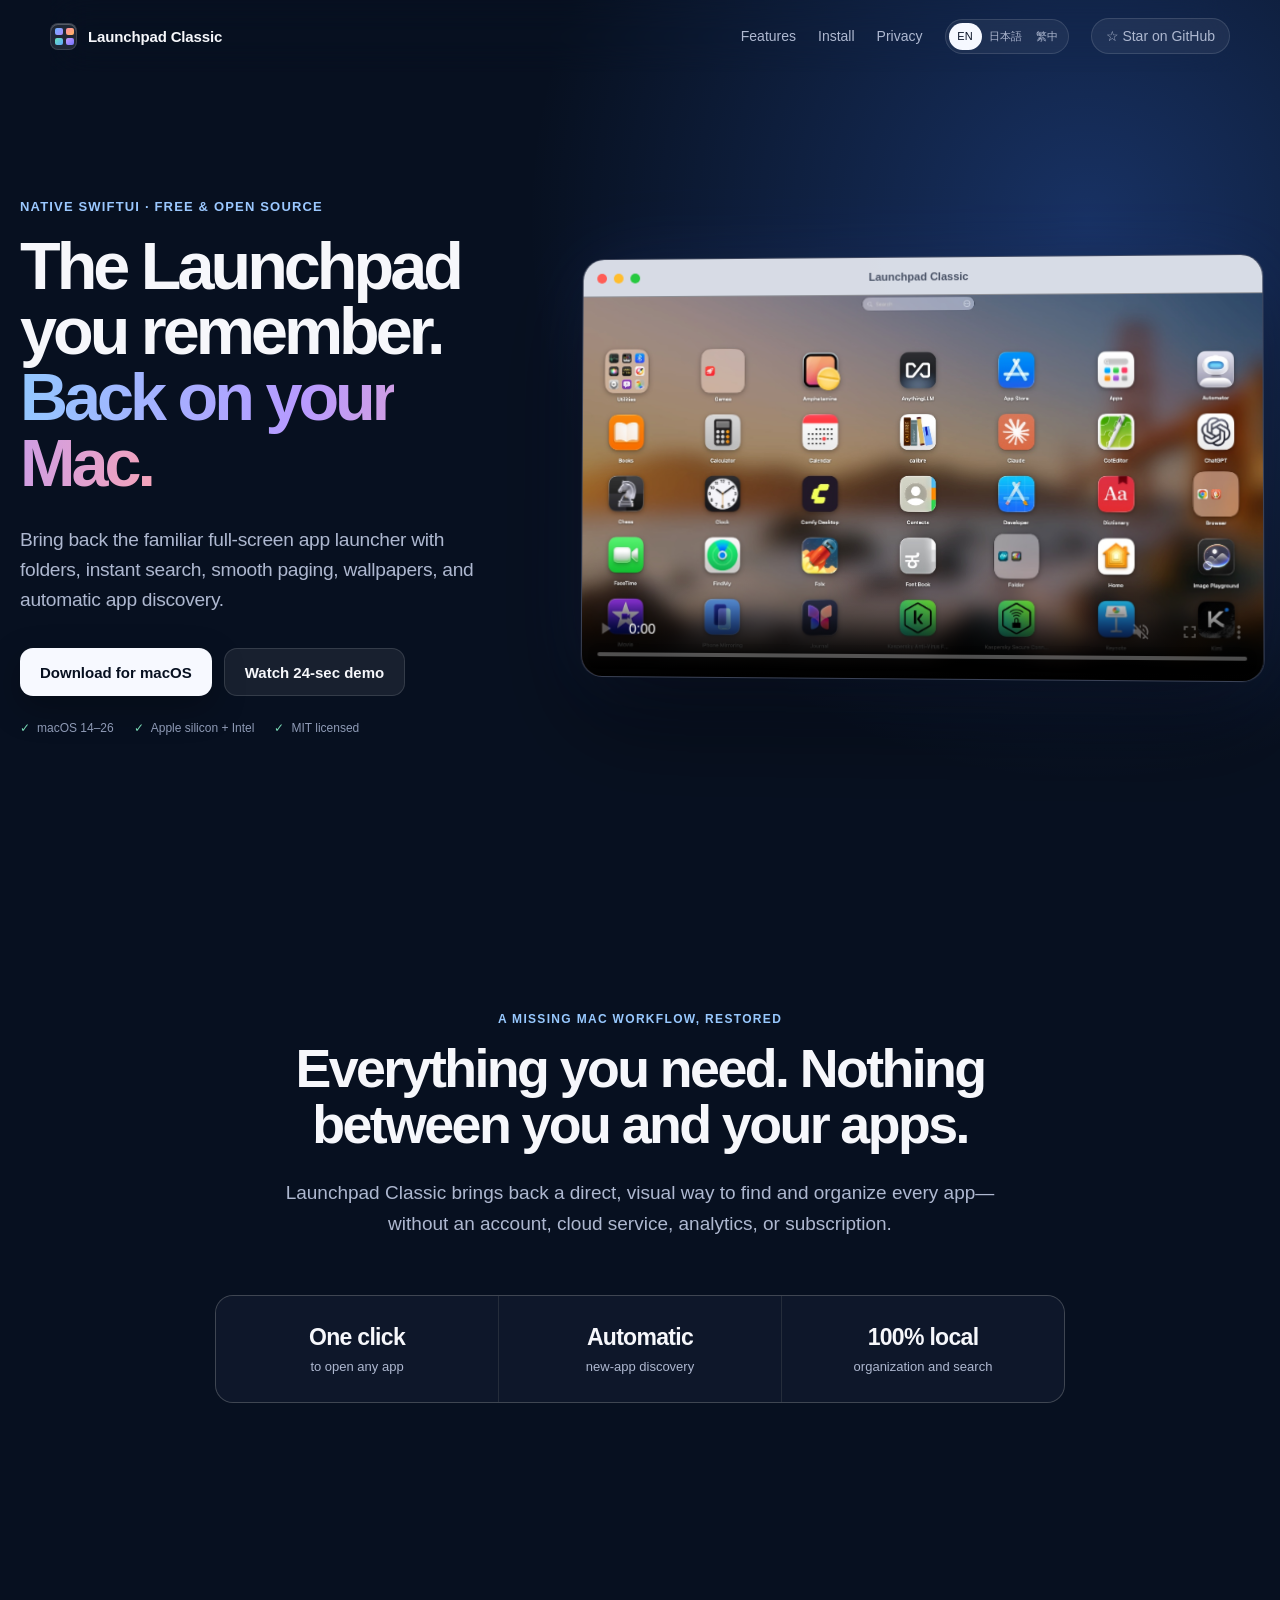
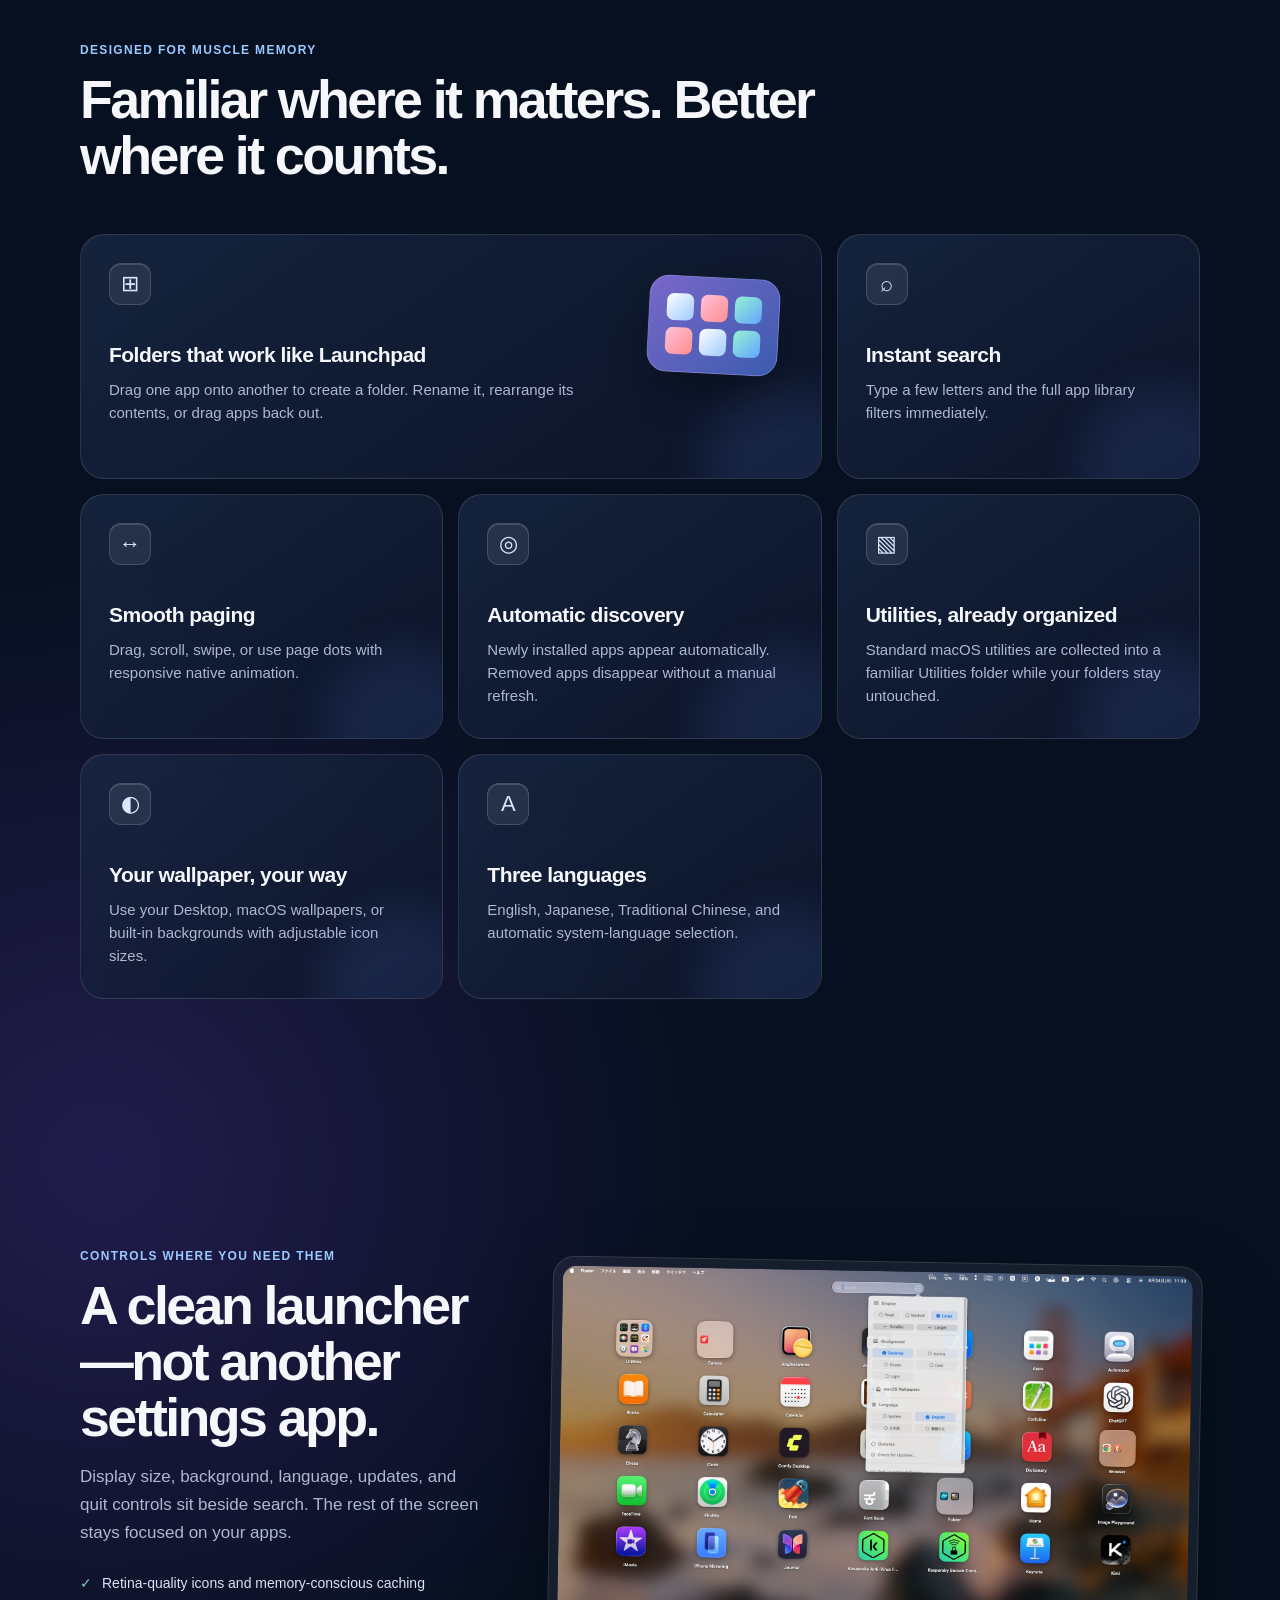
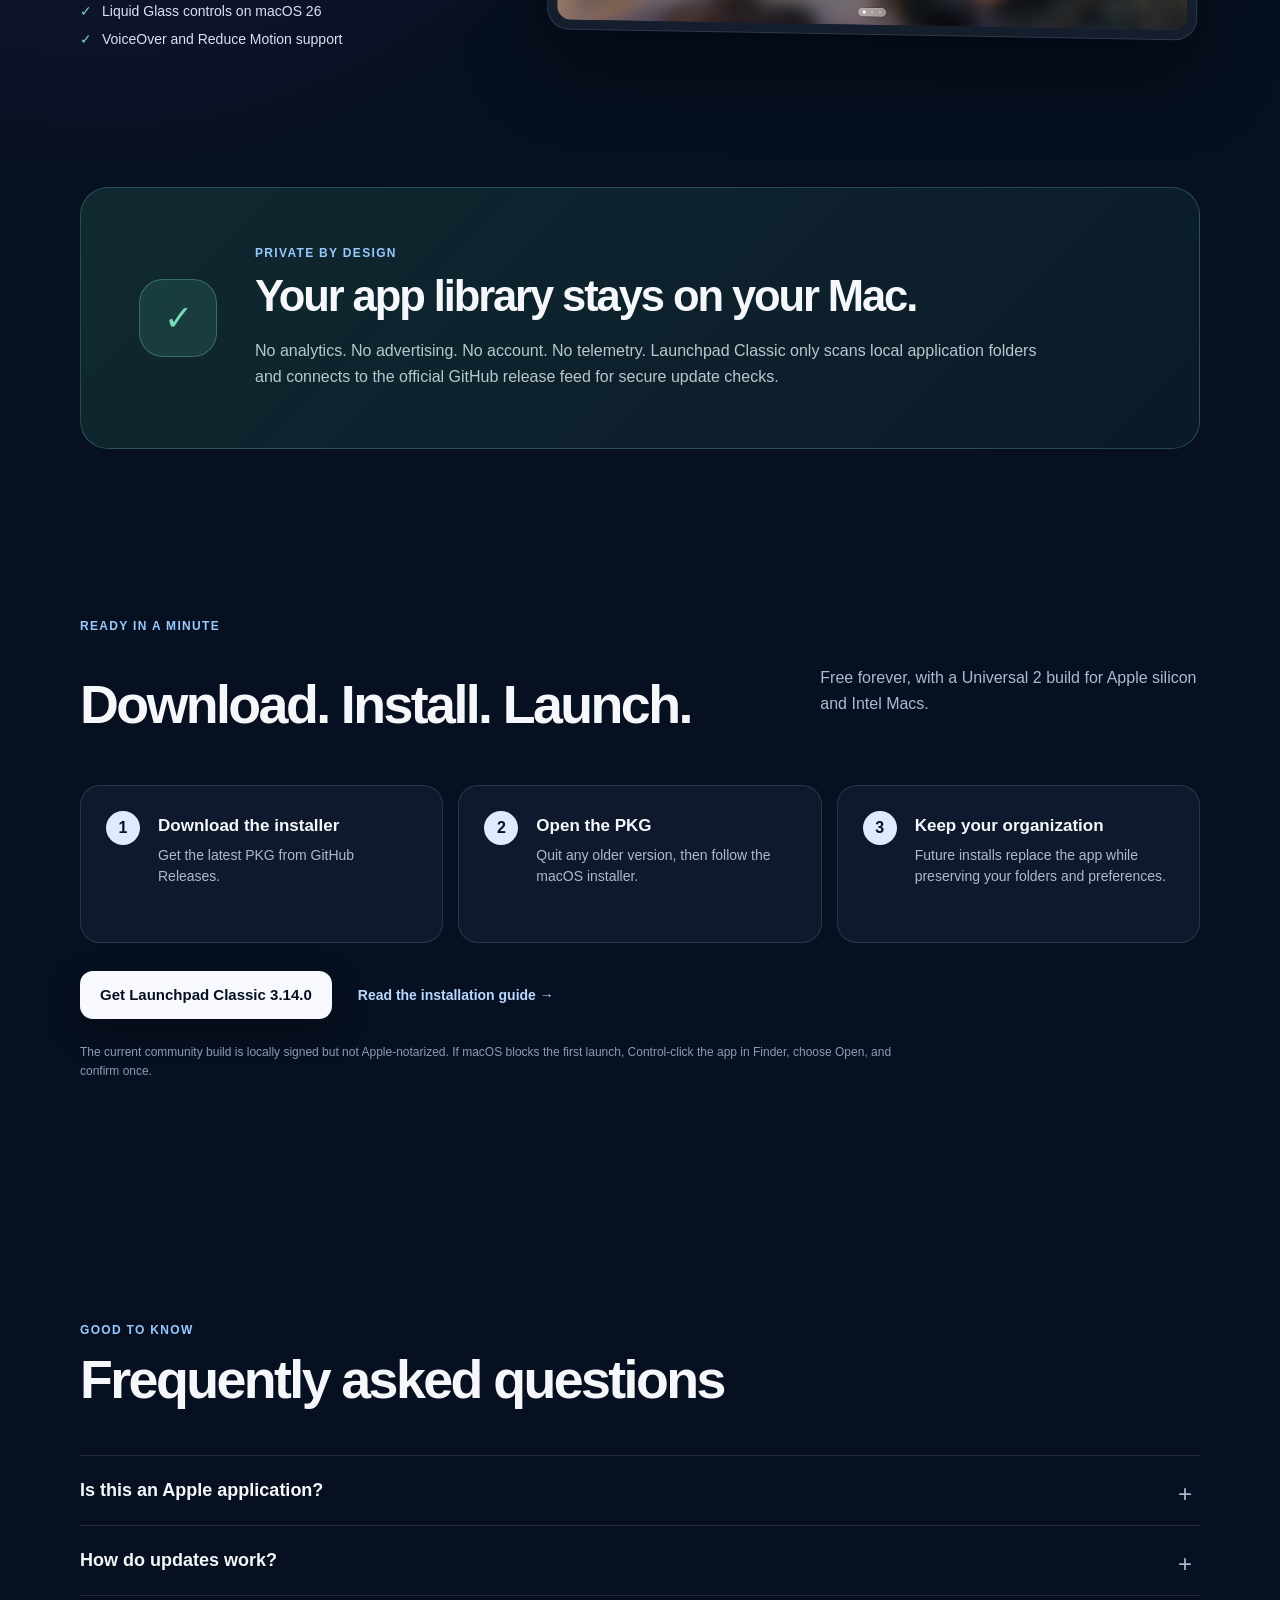
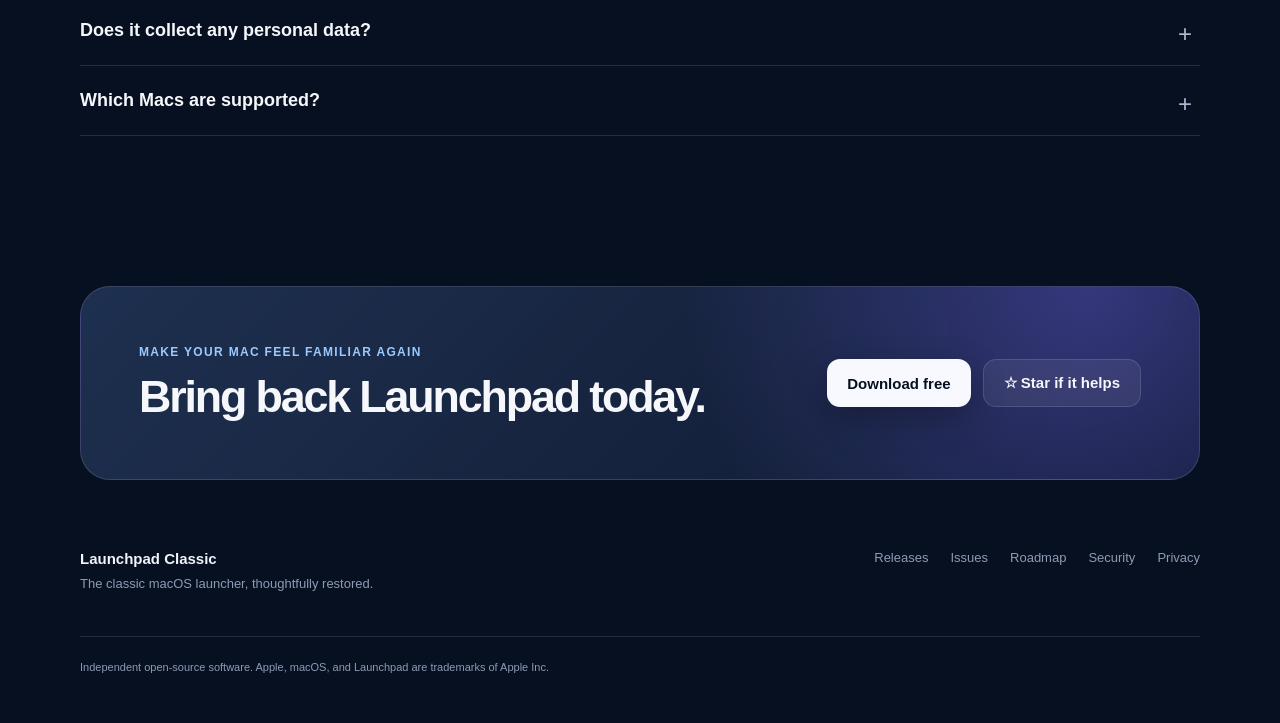
==== docs/index.html @ 4126a990 "Add multilingual GitHub Pages landing site" ====
<!doctype html>
<html lang="en">
<head>
  <meta charset="utf-8">
  <meta name="viewport" content="width=device-width, initial-scale=1">
  <title>Launchpad Classic — The classic macOS app launcher, restored</title>
  <meta name="description" content="Bring back the classic full-screen Launchpad on macOS. Free, open source, native SwiftUI, with folders, search, smooth paging, wallpapers, and automatic app discovery.">
  <meta name="theme-color" content="#0a1224">
  <link rel="canonical" href="https://hamzimer.github.io/launchpad-classic-macos/">
  <meta property="og:type" content="website">
  <meta property="og:title" content="Launchpad Classic for macOS">
  <meta property="og:description" content="The familiar full-screen Launchpad experience, rebuilt for modern macOS.">
  <meta property="og:url" content="https://hamzimer.github.io/launchpad-classic-macos/">
  <meta property="og:image" content="https://hamzimer.github.io/launchpad-classic-macos/assets/launchpad-classic-app-grid.jpg">
  <meta name="twitter:card" content="summary_large_image">
  <link rel="stylesheet" href="styles.css">
  <script type="application/ld+json">
  {
    "@context": "https://schema.org",
    "@type": "SoftwareApplication",
    "name": "Launchpad Classic",
    "applicationCategory": "UtilitiesApplication",
    "operatingSystem": "macOS 14 or later",
    "softwareVersion": "3.14.0",
    "description": "A free, open-source replacement for the classic full-screen macOS Launchpad.",
    "downloadUrl": "https://github.com/Hamzimer/launchpad-classic-macos/releases/latest",
    "offers": {"@type": "Offer", "price": "0", "priceCurrency": "USD"}
  }
  </script>
</head>
<body>
  <a class="skip-link" href="#main" data-i18n="skip">Skip to content</a>
  <header class="site-header">
    <a class="brand" href="#top" aria-label="Launchpad Classic home">
      <span class="brand-mark" aria-hidden="true"><i></i><i></i><i></i><i></i></span>
      <span>Launchpad Classic</span>
    </a>
    <nav class="nav-links" aria-label="Primary navigation">
      <a href="#features" data-i18n="navFeatures">Features</a>
      <a href="#install" data-i18n="navInstall">Install</a>
      <a href="#privacy" data-i18n="navPrivacy">Privacy</a>
      <div class="language-switcher" role="group" aria-label="Language">
        <button type="button" data-language="en" aria-pressed="true">EN</button>
        <button type="button" data-language="ja" aria-pressed="false">日本語</button>
        <button type="button" data-language="zh-Hant" aria-pressed="false">繁中</button>
      </div>
      <a class="nav-star" href="https://github.com/Hamzimer/launchpad-classic-macos" target="_blank" rel="noreferrer" data-i18n="star">☆ Star on GitHub</a>
    </nav>
  </header>

  <main id="main">
    <section class="hero" id="top">
      <div class="hero-copy">
        <p class="eyebrow" data-i18n="eyebrow">Native SwiftUI · Free &amp; open source</p>
        <h1><span class="hero-line" data-i18n="heroTitle">The Launchpad you remember.</span><br><span data-i18n="heroAccent">Back on your Mac.</span></h1>
        <p class="hero-lead" data-i18n="heroLead">Bring back the familiar full-screen app launcher with folders, instant search, smooth paging, wallpapers, and automatic app discovery.</p>
        <div class="hero-actions">
          <a class="button button-primary" href="https://github.com/Hamzimer/launchpad-classic-macos/releases/latest" data-i18n="download">Download for macOS</a>
          <a class="button button-secondary" href="#demo" data-i18n="watchDemo">Watch 24-sec demo</a>
        </div>
        <div class="trust-row" aria-label="Project details">
          <span>macOS 14–26</span><span data-i18n="universal">Apple silicon + Intel</span><span data-i18n="mit">MIT licensed</span>
        </div>
      </div>
      <div class="hero-visual" id="demo">
        <div class="window-bar" aria-hidden="true"><span></span><span></span><span></span><b>Launchpad Classic</b></div>
        <video muted loop playsinline controls preload="metadata" poster="assets/launchpad-classic-app-grid.jpg" aria-label="Launchpad Classic demonstration">
          <source src="assets/launchpad-classic-demo.mp4" type="video/mp4">
        </video>
      </div>
    </section>

    <section class="reason section-shell" aria-labelledby="reason-title">
      <p class="section-kicker" data-i18n="reasonKicker">A missing Mac workflow, restored</p>
      <h2 id="reason-title" data-i18n="reasonTitle">Everything you need. Nothing between you and your apps.</h2>
      <p class="section-intro" data-i18n="reasonBody">Launchpad Classic brings back a direct, visual way to find and organize every app—without an account, cloud service, analytics, or subscription.</p>
      <div class="signal-row">
        <article><strong data-i18n="signalOneTitle">One click</strong><span data-i18n="signalOneBody">to open any app</span></article>
        <article><strong data-i18n="signalTwoTitle">Automatic</strong><span data-i18n="signalTwoBody">new-app discovery</span></article>
        <article><strong data-i18n="signalThreeTitle">100% local</strong><span data-i18n="signalThreeBody">organization and search</span></article>
      </div>
    </section>

    <section class="features section-shell" id="features" aria-labelledby="features-title">
      <p class="section-kicker" data-i18n="featuresKicker">Designed for muscle memory</p>
      <h2 id="features-title" data-i18n="featuresTitle">Familiar where it matters. Better where it counts.</h2>
      <div class="feature-grid">
        <article class="feature-card feature-wide">
          <span class="feature-icon" aria-hidden="true">⊞</span>
          <h3 data-i18n="featureFoldersTitle">Folders that work like Launchpad</h3>
          <p data-i18n="featureFoldersBody">Drag one app onto another to create a folder. Rename it, rearrange its contents, or drag apps back out.</p>
          <div class="folder-demo" aria-hidden="true"><i></i><i></i><i></i><i></i><i></i><i></i></div>
        </article>
        <article class="feature-card">
          <span class="feature-icon" aria-hidden="true">⌕</span>
          <h3 data-i18n="featureSearchTitle">Instant search</h3>
          <p data-i18n="featureSearchBody">Type a few letters and the full app library filters immediately.</p>
        </article>
        <article class="feature-card">
          <span class="feature-icon" aria-hidden="true">↔</span>
          <h3 data-i18n="featurePagingTitle">Smooth paging</h3>
          <p data-i18n="featurePagingBody">Drag, scroll, swipe, or use page dots with responsive native animation.</p>
        </article>
        <article class="feature-card">
          <span class="feature-icon" aria-hidden="true">◎</span>
          <h3 data-i18n="featureDiscoveryTitle">Automatic discovery</h3>
          <p data-i18n="featureDiscoveryBody">Newly installed apps appear automatically. Removed apps disappear without a manual refresh.</p>
        </article>
        <article class="feature-card">
          <span class="feature-icon" aria-hidden="true">▧</span>
          <h3 data-i18n="featureUtilitiesTitle">Utilities, already organized</h3>
          <p data-i18n="featureUtilitiesBody">Standard macOS utilities are collected into a familiar Utilities folder while your folders stay untouched.</p>
        </article>
        <article class="feature-card">
          <span class="feature-icon" aria-hidden="true">◐</span>
          <h3 data-i18n="featureWallpaperTitle">Your wallpaper, your way</h3>
          <p data-i18n="featureWallpaperBody">Use your Desktop, macOS wallpapers, or built-in backgrounds with adjustable icon sizes.</p>
        </article>
        <article class="feature-card">
          <span class="feature-icon" aria-hidden="true">A</span>
          <h3 data-i18n="featureLanguageTitle">Three languages</h3>
          <p data-i18n="featureLanguageBody">English, Japanese, Traditional Chinese, and automatic system-language selection.</p>
        </article>
      </div>
    </section>

    <section class="showcase section-shell" aria-labelledby="showcase-title">
      <div class="showcase-copy">
        <p class="section-kicker" data-i18n="showcaseKicker">Controls where you need them</p>
        <h2 id="showcase-title" data-i18n="showcaseTitle">A clean launcher—not another settings app.</h2>
        <p data-i18n="showcaseBody">Display size, background, language, updates, and quit controls sit beside search. The rest of the screen stays focused on your apps.</p>
        <ul>
          <li data-i18n="showcaseOne">Retina-quality icons and memory-conscious caching</li>
          <li data-i18n="showcaseTwo">Liquid Glass controls on macOS 26</li>
          <li data-i18n="showcaseThree">VoiceOver and Reduce Motion support</li>
        </ul>
      </div>
      <figure class="screenshot-frame">
        <img src="assets/launchpad-classic-settings.jpg" alt="Launchpad Classic settings popover beside the search field" loading="lazy" data-i18n-alt="settingsAlt">
      </figure>
    </section>

    <section class="privacy section-shell" id="privacy" aria-labelledby="privacy-title">
      <div class="privacy-mark" aria-hidden="true">✓</div>
      <div>
        <p class="section-kicker" data-i18n="privacyKicker">Private by design</p>
        <h2 id="privacy-title" data-i18n="privacyTitle">Your app library stays on your Mac.</h2>
        <p data-i18n="privacyBody">No analytics. No advertising. No account. No telemetry. Launchpad Classic only scans local application folders and connects to the official GitHub release feed for secure update checks.</p>
      </div>
    </section>

    <section class="install section-shell" id="install" aria-labelledby="install-title">
      <div class="install-heading">
        <p class="section-kicker" data-i18n="installKicker">Ready in a minute</p>
        <h2 id="install-title" data-i18n="installTitle">Download. Install. Launch.</h2>
        <p data-i18n="installLead">Free forever, with a Universal 2 build for Apple silicon and Intel Macs.</p>
      </div>
      <ol class="install-steps">
        <li><span>1</span><div><h3 data-i18n="stepOneTitle">Download the installer</h3><p data-i18n="stepOneBody">Get the latest PKG from GitHub Releases.</p></div></li>
        <li><span>2</span><div><h3 data-i18n="stepTwoTitle">Open the PKG</h3><p data-i18n="stepTwoBody">Quit any older version, then follow the macOS installer.</p></div></li>
        <li><span>3</span><div><h3 data-i18n="stepThreeTitle">Keep your organization</h3><p data-i18n="stepThreeBody">Future installs replace the app while preserving your folders and preferences.</p></div></li>
      </ol>
      <div class="install-actions">
        <a class="button button-primary" href="https://github.com/Hamzimer/launchpad-classic-macos/releases/latest" data-i18n="getLatest">Get Launchpad Classic 3.14.0</a>
        <a class="text-link" href="https://github.com/Hamzimer/launchpad-classic-macos#install" data-i18n="readGuide">Read the installation guide →</a>
      </div>
      <p class="gatekeeper-note" data-i18n="gatekeeper">The current community build is locally signed but not Apple-notarized. If macOS blocks the first launch, Control-click the app in Finder, choose Open, and confirm once.</p>
    </section>

    <section class="faq section-shell" aria-labelledby="faq-title">
      <p class="section-kicker" data-i18n="faqKicker">Good to know</p>
      <h2 id="faq-title" data-i18n="faqTitle">Frequently asked questions</h2>
      <div class="faq-list">
        <details><summary data-i18n="faqAppleQuestion">Is this an Apple application?</summary><p data-i18n="faqAppleAnswer">No. Launchpad Classic is an independent open-source project and is not affiliated with or endorsed by Apple Inc.</p></details>
        <details><summary data-i18n="faqUpdatesQuestion">How do updates work?</summary><p data-i18n="faqUpdatesAnswer">The app checks the official GitHub feed. Sparkle verifies the update signature before downloading and installing a new version.</p></details>
        <details><summary data-i18n="faqDataQuestion">Does it collect any personal data?</summary><p data-i18n="faqDataAnswer">No. Organization, search, and preferences remain local. There are no analytics, ads, accounts, or telemetry.</p></details>
        <details><summary data-i18n="faqSystemQuestion">Which Macs are supported?</summary><p data-i18n="faqSystemAnswer">macOS 14 Sonoma or later, on both Apple silicon and Intel Macs.</p></details>
      </div>
    </section>

    <section class="final-cta section-shell">
      <div>
        <p class="section-kicker" data-i18n="ctaKicker">Make your Mac feel familiar again</p>
        <h2 data-i18n="ctaTitle">Bring back Launchpad today.</h2>
      </div>
      <div class="cta-actions">
        <a class="button button-primary" href="https://github.com/Hamzimer/launchpad-classic-macos/releases/latest" data-i18n="downloadFree">Download free</a>
        <a class="button button-secondary" href="https://github.com/Hamzimer/launchpad-classic-macos" target="_blank" rel="noreferrer" data-i18n="starHelpful">☆ Star if it helps</a>
      </div>
    </section>
  </main>

  <footer class="site-footer section-shell">
    <div><strong>Launchpad Classic</strong><p data-i18n="footerTagline">The classic macOS launcher, thoughtfully restored.</p></div>
    <nav aria-label="Footer navigation">
      <a href="https://github.com/Hamzimer/launchpad-classic-macos/releases/latest" data-i18n="footerReleases">Releases</a>
      <a href="https://github.com/Hamzimer/launchpad-classic-macos/issues" data-i18n="footerIssues">Issues</a>
      <a href="https://github.com/Hamzimer/launchpad-classic-macos/blob/main/ROADMAP.md" data-i18n="footerRoadmap">Roadmap</a>
      <a href="https://github.com/Hamzimer/launchpad-classic-macos/blob/main/SECURITY.md" data-i18n="footerSecurity">Security</a>
      <a href="https://github.com/Hamzimer/launchpad-classic-macos#privacy" data-i18n="navPrivacy">Privacy</a>
    </nav>
    <p class="legal" data-i18n="legal">Independent open-source software. Apple, macOS, and Launchpad are trademarks of Apple Inc.</p>
  </footer>
  <script src="script.js" defer></script>
</body>
</html>
---- docs/styles.css ----
:root {
  color-scheme: dark;
  --ink: #f6f7fb;
  --muted: #aeb8d0;
  --panel: rgba(18, 29, 54, 0.72);
  --line: rgba(255, 255, 255, 0.12);
  --blue: #6eb2ff;
  --violet: #a888ff;
  --radius: 24px;
}

* { box-sizing: border-box; }
html { scroll-behavior: smooth; }
body {
  margin: 0;
  min-width: 320px;
  color: var(--ink);
  background:
    radial-gradient(circle at 85% 4%, rgba(63, 127, 255, 0.3), transparent 35rem),
    radial-gradient(circle at 8% 50%, rgba(142, 76, 255, 0.2), transparent 38rem),
    #071020;
  font-family: -apple-system, BlinkMacSystemFont, "SF Pro Display", "Helvetica Neue", sans-serif;
  -webkit-font-smoothing: antialiased;
}

a { color: inherit; }
.skip-link { position: fixed; top: -4rem; left: 1rem; z-index: 20; padding: .75rem 1rem; border-radius: .75rem; background: #fff; color: #081126; }
.skip-link:focus { top: 1rem; }

.site-header {
  position: sticky;
  top: 0;
  z-index: 10;
  display: flex;
  align-items: center;
  justify-content: space-between;
  width: min(1180px, calc(100% - 40px));
  margin: 0 auto;
  padding: 18px 0;
  backdrop-filter: blur(20px);
}

.brand { display: inline-flex; align-items: center; gap: 11px; font-size: 15px; font-weight: 720; text-decoration: none; letter-spacing: -.01em; }
.brand-mark { display: grid; grid-template-columns: repeat(2, 8px); gap: 3px; width: 27px; height: 27px; padding: 4px; border: 1px solid var(--line); border-radius: 8px; background: rgba(255,255,255,.1); box-shadow: inset 0 1px rgba(255,255,255,.24); }
.brand-mark i { border-radius: 2px; background: linear-gradient(135deg, var(--blue), var(--violet)); }
.brand-mark i:nth-child(2) { background: linear-gradient(135deg, #ff8da1, #ffb560); }
.brand-mark i:nth-child(3) { background: linear-gradient(135deg, #68e4b8, #5fa6ff); }
.brand-mark i:nth-child(4) { background: linear-gradient(135deg, #c69cff, #7374ff); }
.nav-links { display: flex; align-items: center; gap: 22px; color: var(--muted); font-size: 14px; }
.nav-links a { text-decoration: none; }
.nav-links a:hover, .nav-links a:focus-visible { color: #fff; }
.nav-star { padding: 9px 14px; border: 1px solid var(--line); border-radius: 999px; background: rgba(255,255,255,.06); }
.language-switcher { display: inline-flex; padding: 3px; border: 1px solid var(--line); border-radius: 999px; background: rgba(255,255,255,.05); }
.language-switcher button { min-width: 33px; min-height: 27px; padding: 0 7px; border: 0; border-radius: 999px; color: var(--muted); background: transparent; font: inherit; font-size: 11px; cursor: pointer; }
.language-switcher button[aria-pressed="true"] { color: #081126; background: #f6f8ff; }

.hero {
  display: grid;
  grid-template-columns: minmax(0, .88fr) minmax(560px, 1.25fr);
  align-items: center;
  gap: clamp(44px, 6vw, 88px);
  width: min(1240px, calc(100% - 40px));
  min-height: calc(100vh - 70px);
  margin: 0 auto;
  padding: 70px 0 110px;
}
.eyebrow { margin: 0 0 20px; color: #9bc8ff; font-size: 13px; font-weight: 700; letter-spacing: .09em; text-transform: uppercase; }
h1 { margin: 0; font-size: clamp(48px, 5.2vw, 78px); line-height: .99; letter-spacing: -.06em; }
h1 .hero-line { color: var(--ink); background: none; -webkit-text-fill-color: initial; }
h1 span { color: transparent; background: linear-gradient(100deg, #92c8ff, #b79aff 56%, #f4a4ba); background-clip: text; -webkit-background-clip: text; }
.hero-lead { max-width: 620px; margin: 28px 0 0; color: var(--muted); font-size: clamp(18px, 1.5vw, 21px); line-height: 1.55; letter-spacing: -.015em; }
.hero-actions { display: flex; flex-wrap: wrap; gap: 12px; margin-top: 34px; }
.button { display: inline-flex; align-items: center; justify-content: center; min-height: 48px; padding: 0 20px; border-radius: 13px; font-size: 15px; font-weight: 700; text-decoration: none; transition: transform .18s ease, background .18s ease; }
.button:hover { transform: translateY(-2px); }
.button-primary { color: #071020; background: #f7f9ff; box-shadow: 0 12px 34px rgba(0,0,0,.28); }
.button-secondary { border: 1px solid var(--line); background: rgba(255,255,255,.07); }
.trust-row { display: flex; flex-wrap: wrap; gap: 10px 20px; margin-top: 25px; color: #8e9ab5; font-size: 12px; }
.trust-row span::before { content: "✓"; margin-right: 7px; color: #78d8b4; }

.hero-visual { overflow: hidden; border: 1px solid rgba(255,255,255,.18); border-radius: 22px; background: var(--panel); box-shadow: 0 42px 100px rgba(0,0,0,.48), 0 0 80px rgba(80,120,255,.12); transform: perspective(1400px) rotateY(-3deg) rotateX(1deg); }
.window-bar { position: relative; display: flex; align-items: center; gap: 7px; height: 38px; padding: 0 14px; border-bottom: 1px solid rgba(0,0,0,.35); background: rgba(237,240,248,.9); }
.window-bar span { width: 10px; height: 10px; border-radius: 50%; background: #ff5d56; }
.window-bar span:nth-child(2) { background: #ffbd2e; }
.window-bar span:nth-child(3) { background: #27c940; }
.window-bar b { position: absolute; left: 50%; color: #465064; font-size: 11px; transform: translateX(-50%); }
.hero-visual video { display: block; width: 100%; aspect-ratio: 16 / 9; object-fit: cover; }

.section-shell { width: min(1120px, calc(100% - 40px)); margin: 0 auto; }
.section-kicker { margin: 0 0 14px; color: #98c9ff; font-size: 12px; font-weight: 760; letter-spacing: .11em; text-transform: uppercase; }
h2 { max-width: 820px; margin: 0; font-size: clamp(34px, 4.2vw, 58px); line-height: 1.05; letter-spacing: -.048em; }
.section-intro { max-width: 760px; margin: 24px auto 0; color: var(--muted); font-size: 19px; line-height: 1.65; }

.reason { padding: 110px 0 130px; text-align: center; }
.reason h2 { margin-inline: auto; }
.signal-row { display: grid; grid-template-columns: repeat(3, 1fr); gap: 1px; max-width: 850px; margin: 55px auto 0; overflow: hidden; border: 1px solid var(--line); border-radius: 18px; background: var(--line); }
.signal-row article { display: flex; flex-direction: column; gap: 8px; padding: 28px 16px; background: rgba(10,20,40,.84); }
.signal-row strong { font-size: 23px; letter-spacing: -.03em; }
.signal-row span { color: var(--muted); font-size: 13px; }

.features { padding: 110px 0; }
.features > h2 { margin-bottom: 50px; }
.feature-grid { display: grid; grid-template-columns: repeat(3, 1fr); gap: 15px; }
.feature-card { position: relative; min-height: 245px; padding: 28px; overflow: hidden; border: 1px solid var(--line); border-radius: var(--radius); background: linear-gradient(145deg, rgba(27,42,72,.72), rgba(12,21,41,.88)); }
.feature-card::after { content: ""; position: absolute; inset: auto -50px -80px auto; width: 170px; height: 170px; border-radius: 50%; background: rgba(104,138,255,.12); filter: blur(20px); }
.feature-wide { grid-column: span 2; }
.feature-icon { display: grid; place-items: center; width: 42px; height: 42px; margin-bottom: 38px; border: 1px solid rgba(255,255,255,.15); border-radius: 12px; color: #d8e8ff; background: rgba(255,255,255,.08); font-size: 22px; box-shadow: inset 0 1px rgba(255,255,255,.15); }
.feature-card h3 { margin: 0; font-size: 21px; letter-spacing: -.025em; }
.feature-card p { max-width: 480px; margin: 11px 0 0; color: var(--muted); font-size: 15px; line-height: 1.55; }
.folder-demo { position: absolute; top: 42px; right: 42px; display: grid; grid-template-columns: repeat(3, 27px); gap: 7px; padding: 17px; border: 1px solid rgba(255,255,255,.17); border-radius: 20px; background: linear-gradient(135deg, rgba(158,129,255,.74), rgba(89,136,255,.62)); box-shadow: 0 18px 40px rgba(0,0,0,.3); transform: rotate(3deg); }
.folder-demo i { width: 27px; height: 27px; border-radius: 7px; background: linear-gradient(135deg, #fff, #9fc9ff); }
.folder-demo i:nth-child(2n) { background: linear-gradient(135deg, #ffc1d8, #ff8e90); }
.folder-demo i:nth-child(3n) { background: linear-gradient(135deg, #95f2d1, #63a5ff); }

.showcase { display: grid; grid-template-columns: .8fr 1.3fr; align-items: center; gap: 70px; padding: 140px 0; }
.showcase-copy > p:not(.section-kicker) { color: var(--muted); font-size: 17px; line-height: 1.65; }
.showcase-copy ul { display: grid; gap: 12px; margin: 28px 0 0; padding: 0; list-style: none; color: #dbe2f1; font-size: 14px; }
.showcase-copy li::before { content: "✓"; margin-right: 10px; color: #78d8b4; }
.screenshot-frame { margin: 0; padding: 9px; border: 1px solid var(--line); border-radius: 22px; background: rgba(255,255,255,.06); box-shadow: 0 35px 80px rgba(0,0,0,.4); transform: rotate(1deg); }
.screenshot-frame img { display: block; width: 100%; border-radius: 14px; }

.privacy { display: grid; grid-template-columns: auto 1fr; gap: 38px; align-items: center; padding: 58px; border: 1px solid rgba(111, 219, 179, .25); border-radius: 28px; background: linear-gradient(135deg, rgba(37,95,83,.32), rgba(12,30,44,.72)); }
.privacy-mark { display: grid; place-items: center; width: 78px; height: 78px; border: 1px solid rgba(150,255,217,.25); border-radius: 24px; color: #78ddb7; background: rgba(100,220,176,.12); font-size: 35px; }
.privacy h2 { font-size: clamp(31px, 3.4vw, 49px); }
.privacy p:last-child { max-width: 800px; margin: 18px 0 0; color: #b7c9cd; line-height: 1.65; }

.install { padding: 150px 0 120px; }
.install-heading { display: grid; grid-template-columns: 1fr .55fr; align-items: end; gap: 50px; }
.install-heading .section-kicker { grid-column: 1 / -1; margin-bottom: -34px; }
.install-heading p:last-child { color: var(--muted); font-size: 16px; line-height: 1.6; }
.install-steps { display: grid; grid-template-columns: repeat(3, 1fr); gap: 15px; margin: 52px 0 0; padding: 0; list-style: none; }
.install-steps li { display: flex; gap: 18px; min-height: 158px; padding: 25px; border: 1px solid var(--line); border-radius: 20px; background: rgba(20,31,55,.62); }
.install-steps li > span { display: grid; place-items: center; flex: 0 0 auto; width: 34px; height: 34px; border-radius: 50%; color: #091225; background: #dfeaff; font-weight: 800; }
.install-steps h3 { margin: 5px 0 9px; font-size: 17px; }
.install-steps p { margin: 0; color: var(--muted); font-size: 14px; line-height: 1.5; }
.install-actions { display: flex; align-items: center; gap: 26px; margin-top: 28px; }
.text-link { color: #b8d8ff; font-size: 14px; font-weight: 650; text-decoration: none; }
.gatekeeper-note { max-width: 850px; margin-top: 24px; color: #8e9ab5; font-size: 12px; line-height: 1.6; }

.faq { padding: 110px 0 150px; }
.faq h2 { margin-bottom: 48px; }
.faq-list { border-top: 1px solid var(--line); }
.faq-list details { border-bottom: 1px solid var(--line); }
.faq-list summary { position: relative; padding: 24px 45px 24px 0; font-size: 18px; font-weight: 680; cursor: pointer; list-style: none; }
.faq-list summary::-webkit-details-marker { display: none; }
.faq-list summary::after { content: "+"; position: absolute; right: 8px; color: var(--muted); font-size: 24px; font-weight: 300; }
.faq-list details[open] summary::after { content: "−"; }
.faq-list p { max-width: 800px; margin: -5px 0 25px; color: var(--muted); line-height: 1.65; }

.final-cta { display: flex; align-items: center; justify-content: space-between; gap: 40px; padding: 58px; border: 1px solid var(--line); border-radius: 30px; background: radial-gradient(circle at 90% 0, rgba(122,104,255,.34), transparent 25rem), linear-gradient(135deg, rgba(37,57,93,.78), rgba(16,27,51,.88)); }
.final-cta h2 { font-size: clamp(32px, 3.5vw, 50px); }
.cta-actions { display: flex; gap: 12px; flex-shrink: 0; }

.site-footer { display: grid; grid-template-columns: 1fr auto; gap: 36px; padding-top: 70px; padding-bottom: 50px; color: #8e9ab5; font-size: 13px; }
.site-footer strong { color: #f1f4fa; font-size: 15px; }
.site-footer p { margin: 9px 0 0; }
.site-footer nav { display: flex; flex-wrap: wrap; gap: 22px; }
.site-footer a { text-decoration: none; }
.site-footer a:hover { color: #fff; }
.legal { grid-column: 1 / -1; padding-top: 24px; border-top: 1px solid var(--line); font-size: 11px; }
.not-found { display: grid; place-items: center; align-content: center; gap: 20px; min-height: 100vh; padding: 30px; text-align: center; }
.not-found h1 { font-size: clamp(42px, 8vw, 76px); }
.not-found p { margin: 0 0 12px; color: var(--muted); }

@media (max-width: 980px) {
  .hero { grid-template-columns: 1fr; min-height: auto; padding-top: 70px; }
  .hero-copy { max-width: 760px; }
  .hero-visual { transform: none; }
  .feature-grid { grid-template-columns: repeat(2, 1fr); }
  .showcase { grid-template-columns: 1fr; }
  .install-heading { grid-template-columns: 1fr; gap: 12px; }
  .install-heading .section-kicker { grid-column: auto; margin-bottom: 0; }
  .install-steps { grid-template-columns: 1fr; }
  .final-cta { align-items: flex-start; flex-direction: column; }
}
@media (max-width: 850px) {
  .nav-links > a:not(.nav-star) { display: none; }
}
@media (max-width: 680px) {
  .site-header { width: min(100% - 28px, 1180px); }
  .nav-links > a:not(.nav-star) { display: none; }
  .nav-star { display: none; }
  .nav-links { gap: 8px; }
  .language-switcher button { min-width: 30px; padding: 0 5px; }
  .hero { width: min(100% - 28px, 1240px); padding: 58px 0 80px; }
  h1 { font-size: clamp(43px, 14vw, 64px); }
  .button { width: 100%; }
  .hero-visual { border-radius: 14px; }
  .section-shell { width: min(100% - 28px, 1120px); }
  .reason, .features, .showcase, .install, .faq { padding-top: 85px; padding-bottom: 85px; }
  .signal-row { grid-template-columns: 1fr; }
  .feature-grid { grid-template-columns: 1fr; }
  .feature-wide { grid-column: span 1; }
  .folder-demo { position: relative; top: auto; right: auto; width: max-content; margin: 30px 0 0; }
  .privacy { grid-template-columns: 1fr; padding: 30px; }
  .install-actions, .cta-actions { align-items: stretch; flex-direction: column; width: 100%; }
  .final-cta { padding: 30px; }
  .site-footer { grid-template-columns: 1fr; }
  .site-footer nav { gap: 14px 20px; }
}
@media (prefers-reduced-motion: reduce) {
  html { scroll-behavior: auto; }
  *, *::before, *::after { transition-duration: .01ms !important; animation-duration: .01ms !important; }
}
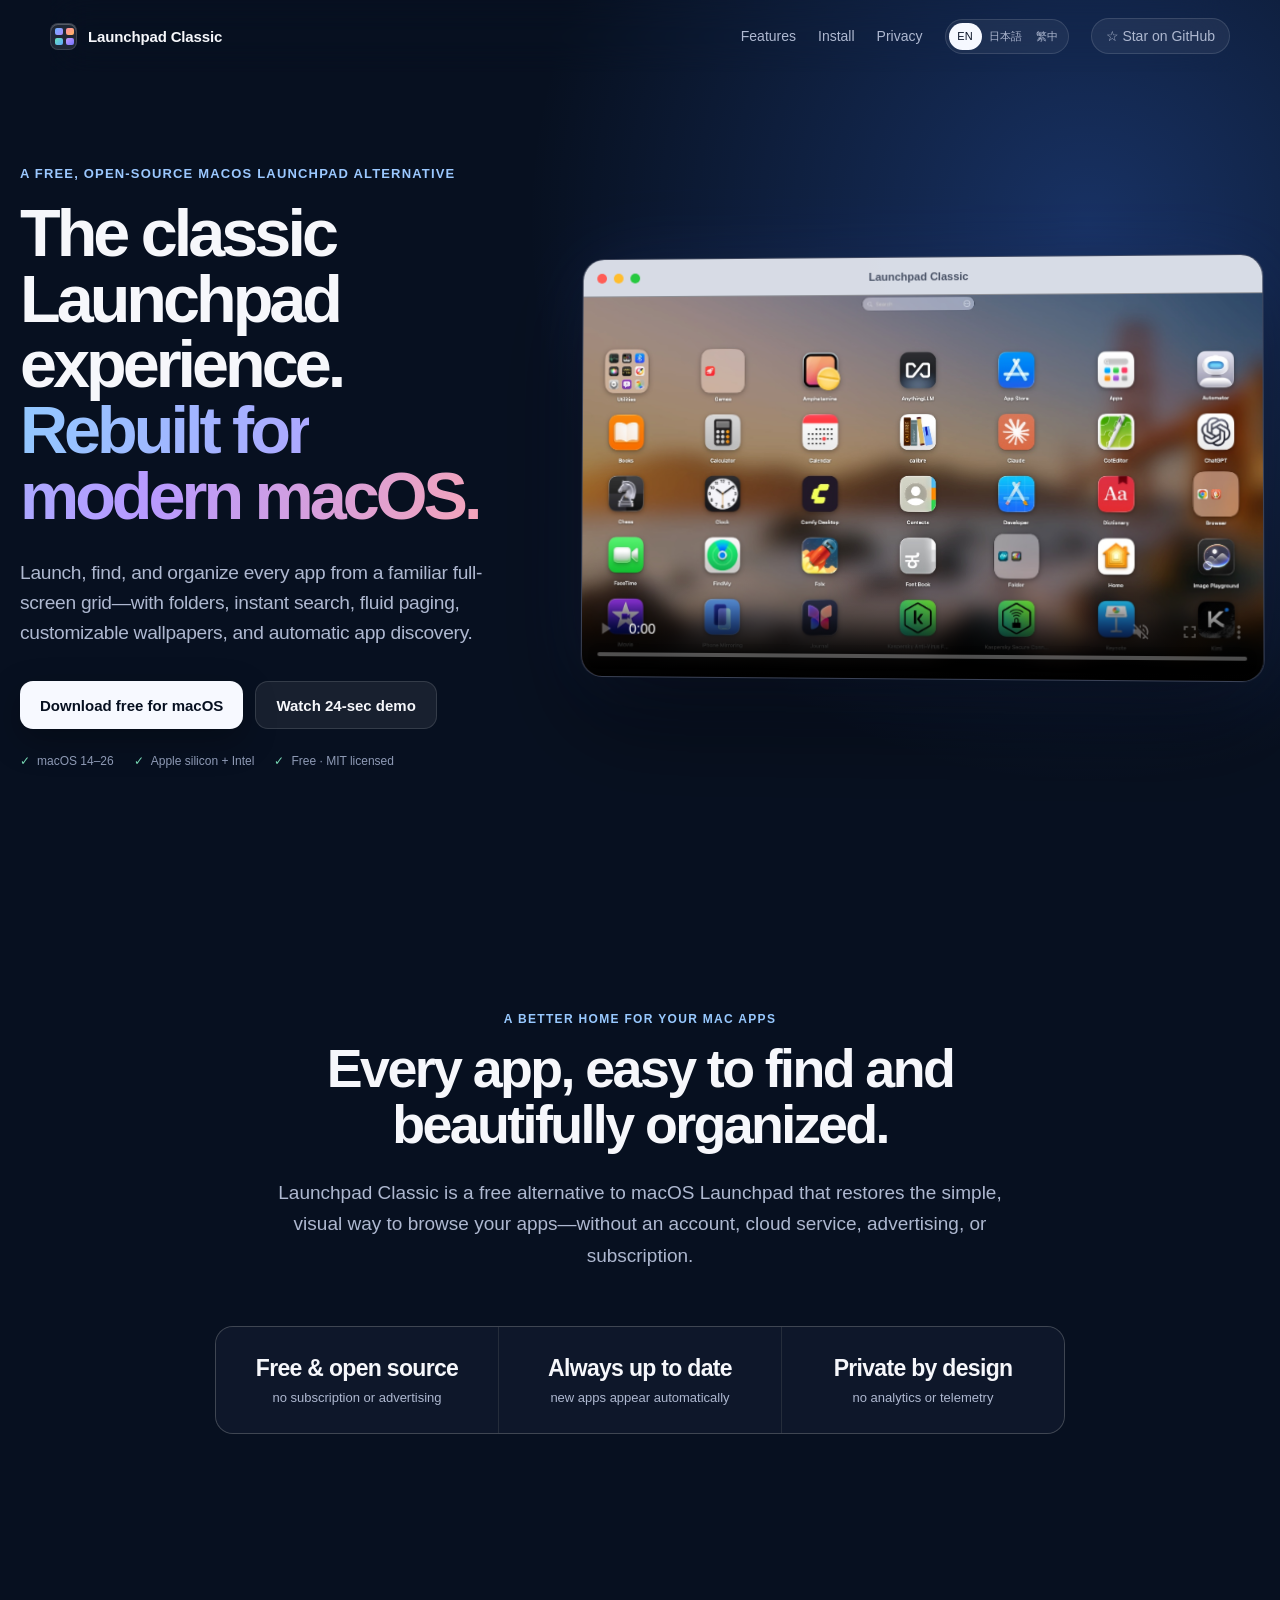
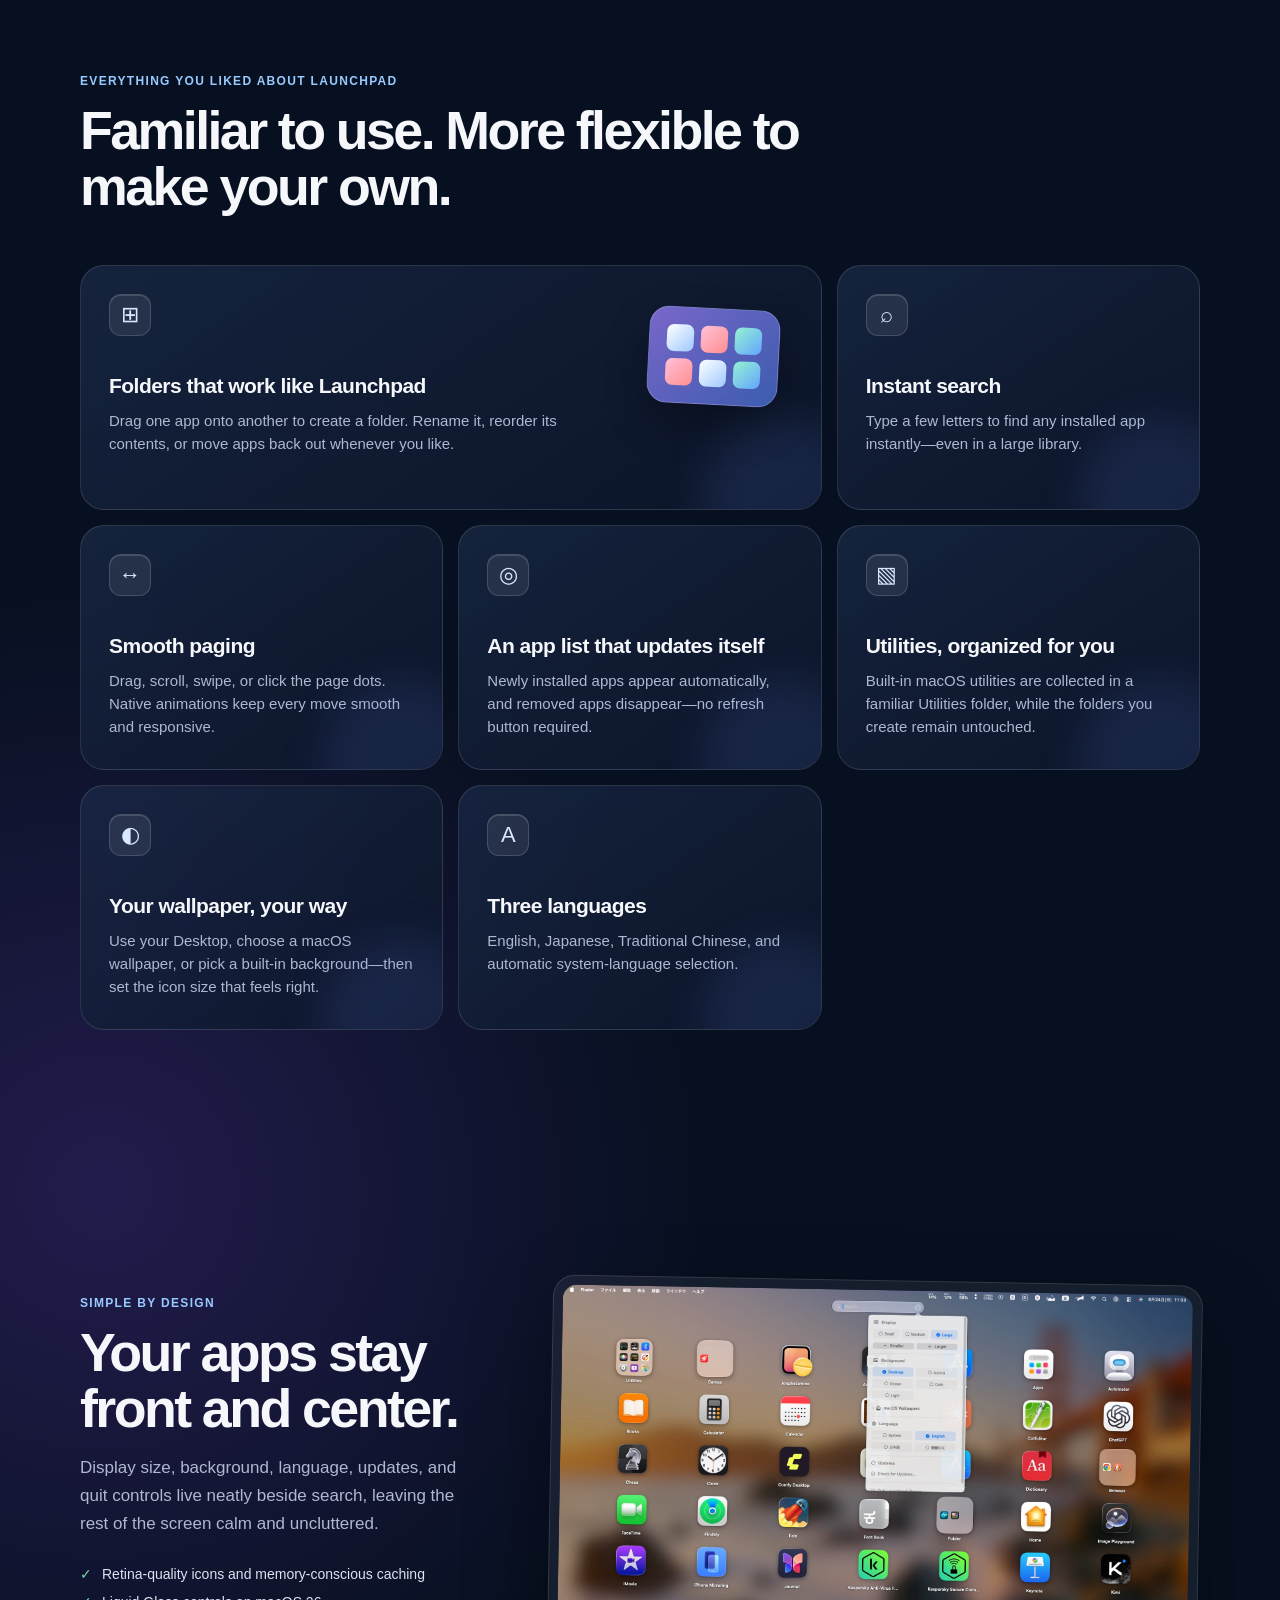
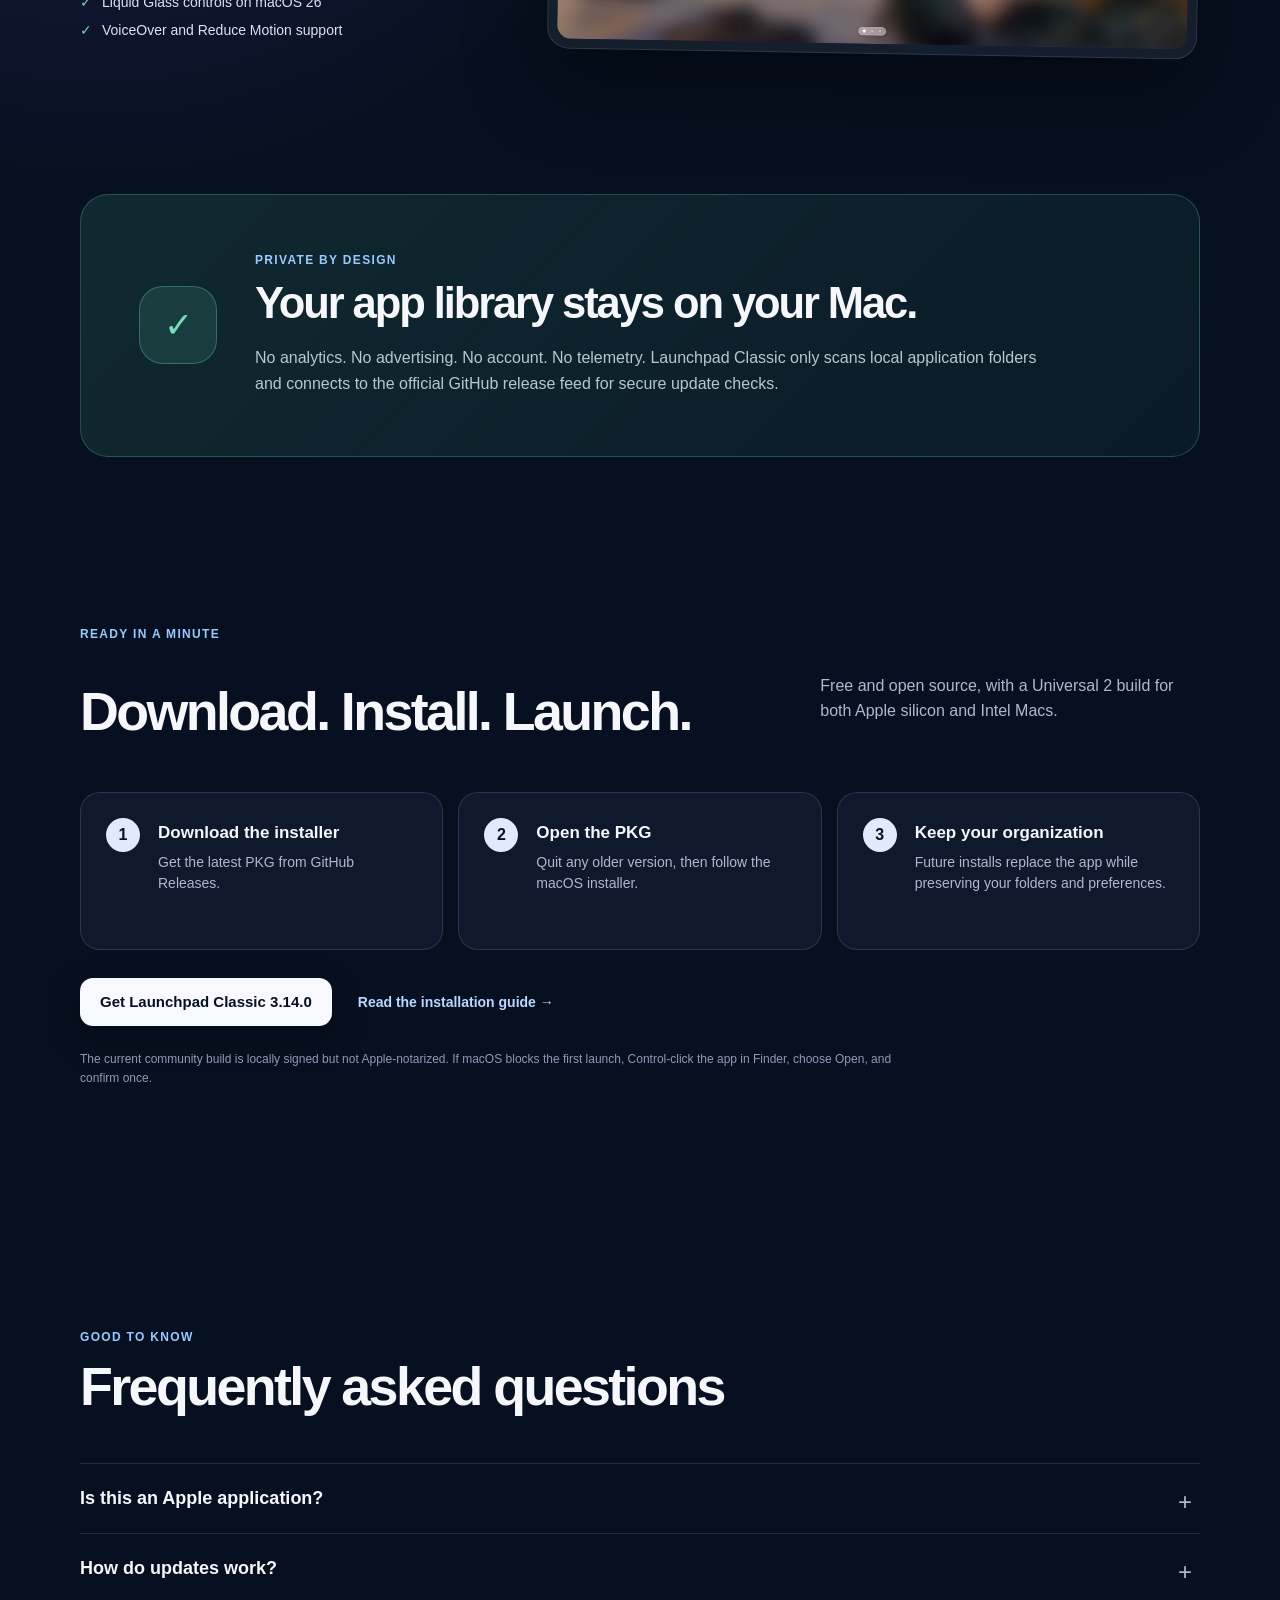
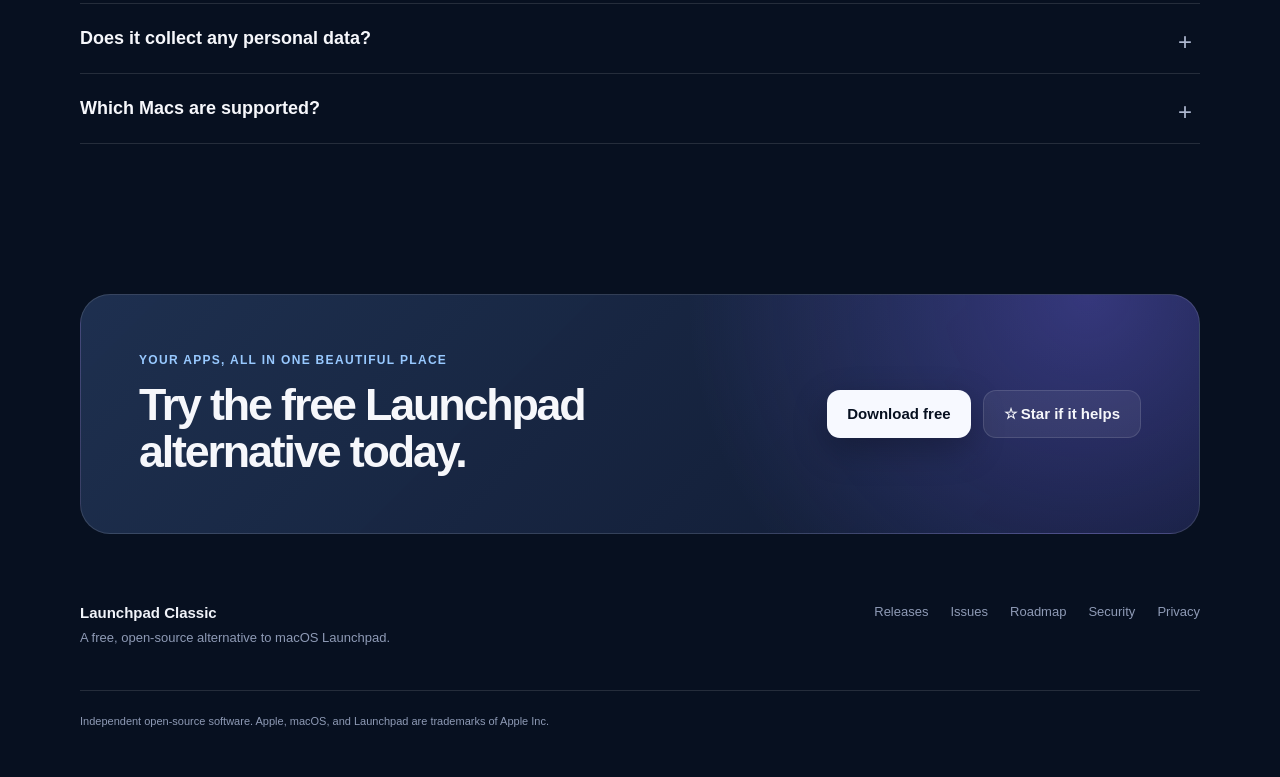
==== commit 77f282f1: "Refine multilingual product messaging" ====
--- a/docs/index.html
+++ b/docs/index.html
@@ -3,13 +3,13 @@
 <head>
   <meta charset="utf-8">
   <meta name="viewport" content="width=device-width, initial-scale=1">
-  <title>Launchpad Classic — The classic macOS app launcher, restored</title>
-  <meta name="description" content="Bring back the classic full-screen Launchpad on macOS. Free, open source, native SwiftUI, with folders, search, smooth paging, wallpapers, and automatic app discovery.">
+  <title>Launchpad Classic — A free macOS Launchpad alternative</title>
+  <meta name="description" content="A free, open-source alternative to macOS Launchpad. Launch, find, and organize every app with folders, instant search, smooth paging, wallpapers, and automatic app discovery.">
   <meta name="theme-color" content="#0a1224">
   <link rel="canonical" href="https://hamzimer.github.io/launchpad-classic-macos/">
   <meta property="og:type" content="website">
-  <meta property="og:title" content="Launchpad Classic for macOS">
-  <meta property="og:description" content="The familiar full-screen Launchpad experience, rebuilt for modern macOS.">
+  <meta property="og:title" content="Launchpad Classic — Free macOS Launchpad Alternative">
+  <meta property="og:description" content="The familiar full-screen Launchpad experience, rebuilt for modern macOS—and completely free.">
   <meta property="og:url" content="https://hamzimer.github.io/launchpad-classic-macos/">
   <meta property="og:image" content="https://hamzimer.github.io/launchpad-classic-macos/assets/launchpad-classic-app-grid.jpg">
   <meta name="twitter:card" content="summary_large_image">
@@ -22,7 +22,7 @@
     "applicationCategory": "UtilitiesApplication",
     "operatingSystem": "macOS 14 or later",
     "softwareVersion": "3.14.0",
-    "description": "A free, open-source replacement for the classic full-screen macOS Launchpad.",
+    "description": "A free, open-source alternative to macOS Launchpad with folders, search, smooth paging, wallpapers, and automatic app discovery.",
     "downloadUrl": "https://github.com/Hamzimer/launchpad-classic-macos/releases/latest",
     "offers": {"@type": "Offer", "price": "0", "priceCurrency": "USD"}
   }
@@ -51,15 +51,15 @@
   <main id="main">
     <section class="hero" id="top">
       <div class="hero-copy">
-        <p class="eyebrow" data-i18n="eyebrow">Native SwiftUI · Free &amp; open source</p>
-        <h1><span class="hero-line" data-i18n="heroTitle">The Launchpad you remember.</span><br><span data-i18n="heroAccent">Back on your Mac.</span></h1>
-        <p class="hero-lead" data-i18n="heroLead">Bring back the familiar full-screen app launcher with folders, instant search, smooth paging, wallpapers, and automatic app discovery.</p>
+        <p class="eyebrow" data-i18n="eyebrow">A free, open-source macOS Launchpad alternative</p>
+        <h1><span class="hero-line" data-i18n="heroTitle">The classic Launchpad experience.</span><br><span data-i18n="heroAccent">Rebuilt for modern macOS.</span></h1>
+        <p class="hero-lead" data-i18n="heroLead">Launch, find, and organize every app from a familiar full-screen grid—with folders, instant search, fluid paging, customizable wallpapers, and automatic app discovery.</p>
         <div class="hero-actions">
-          <a class="button button-primary" href="https://github.com/Hamzimer/launchpad-classic-macos/releases/latest" data-i18n="download">Download for macOS</a>
+          <a class="button button-primary" href="https://github.com/Hamzimer/launchpad-classic-macos/releases/latest" data-i18n="download">Download free for macOS</a>
           <a class="button button-secondary" href="#demo" data-i18n="watchDemo">Watch 24-sec demo</a>
         </div>
         <div class="trust-row" aria-label="Project details">
-          <span>macOS 14–26</span><span data-i18n="universal">Apple silicon + Intel</span><span data-i18n="mit">MIT licensed</span>
+          <span>macOS 14–26</span><span data-i18n="universal">Apple silicon + Intel</span><span data-i18n="mit">Free · MIT licensed</span>
         </div>
       </div>
       <div class="hero-visual" id="demo">
@@ -71,50 +71,50 @@
     </section>
 
     <section class="reason section-shell" aria-labelledby="reason-title">
-      <p class="section-kicker" data-i18n="reasonKicker">A missing Mac workflow, restored</p>
-      <h2 id="reason-title" data-i18n="reasonTitle">Everything you need. Nothing between you and your apps.</h2>
-      <p class="section-intro" data-i18n="reasonBody">Launchpad Classic brings back a direct, visual way to find and organize every app—without an account, cloud service, analytics, or subscription.</p>
+      <p class="section-kicker" data-i18n="reasonKicker">A better home for your Mac apps</p>
+      <h2 id="reason-title" data-i18n="reasonTitle">Every app, easy to find and beautifully organized.</h2>
+      <p class="section-intro" data-i18n="reasonBody">Launchpad Classic is a free alternative to macOS Launchpad that restores the simple, visual way to browse your apps—without an account, cloud service, advertising, or subscription.</p>
       <div class="signal-row">
-        <article><strong data-i18n="signalOneTitle">One click</strong><span data-i18n="signalOneBody">to open any app</span></article>
-        <article><strong data-i18n="signalTwoTitle">Automatic</strong><span data-i18n="signalTwoBody">new-app discovery</span></article>
-        <article><strong data-i18n="signalThreeTitle">100% local</strong><span data-i18n="signalThreeBody">organization and search</span></article>
+        <article><strong data-i18n="signalOneTitle">Free &amp; open source</strong><span data-i18n="signalOneBody">no subscription or advertising</span></article>
+        <article><strong data-i18n="signalTwoTitle">Always up to date</strong><span data-i18n="signalTwoBody">new apps appear automatically</span></article>
+        <article><strong data-i18n="signalThreeTitle">Private by design</strong><span data-i18n="signalThreeBody">no analytics or telemetry</span></article>
       </div>
     </section>
 
     <section class="features section-shell" id="features" aria-labelledby="features-title">
-      <p class="section-kicker" data-i18n="featuresKicker">Designed for muscle memory</p>
-      <h2 id="features-title" data-i18n="featuresTitle">Familiar where it matters. Better where it counts.</h2>
+      <p class="section-kicker" data-i18n="featuresKicker">Everything you liked about Launchpad</p>
+      <h2 id="features-title" data-i18n="featuresTitle">Familiar to use. More flexible to make your own.</h2>
       <div class="feature-grid">
         <article class="feature-card feature-wide">
           <span class="feature-icon" aria-hidden="true">⊞</span>
           <h3 data-i18n="featureFoldersTitle">Folders that work like Launchpad</h3>
-          <p data-i18n="featureFoldersBody">Drag one app onto another to create a folder. Rename it, rearrange its contents, or drag apps back out.</p>
+          <p data-i18n="featureFoldersBody">Drag one app onto another to create a folder. Rename it, reorder its contents, or move apps back out whenever you like.</p>
           <div class="folder-demo" aria-hidden="true"><i></i><i></i><i></i><i></i><i></i><i></i></div>
         </article>
         <article class="feature-card">
           <span class="feature-icon" aria-hidden="true">⌕</span>
           <h3 data-i18n="featureSearchTitle">Instant search</h3>
-          <p data-i18n="featureSearchBody">Type a few letters and the full app library filters immediately.</p>
+          <p data-i18n="featureSearchBody">Type a few letters to find any installed app instantly—even in a large library.</p>
         </article>
         <article class="feature-card">
           <span class="feature-icon" aria-hidden="true">↔</span>
           <h3 data-i18n="featurePagingTitle">Smooth paging</h3>
-          <p data-i18n="featurePagingBody">Drag, scroll, swipe, or use page dots with responsive native animation.</p>
+          <p data-i18n="featurePagingBody">Drag, scroll, swipe, or click the page dots. Native animations keep every move smooth and responsive.</p>
         </article>
         <article class="feature-card">
           <span class="feature-icon" aria-hidden="true">◎</span>
-          <h3 data-i18n="featureDiscoveryTitle">Automatic discovery</h3>
-          <p data-i18n="featureDiscoveryBody">Newly installed apps appear automatically. Removed apps disappear without a manual refresh.</p>
+          <h3 data-i18n="featureDiscoveryTitle">An app list that updates itself</h3>
+          <p data-i18n="featureDiscoveryBody">Newly installed apps appear automatically, and removed apps disappear—no refresh button required.</p>
         </article>
         <article class="feature-card">
           <span class="feature-icon" aria-hidden="true">▧</span>
-          <h3 data-i18n="featureUtilitiesTitle">Utilities, already organized</h3>
-          <p data-i18n="featureUtilitiesBody">Standard macOS utilities are collected into a familiar Utilities folder while your folders stay untouched.</p>
+          <h3 data-i18n="featureUtilitiesTitle">Utilities, organized for you</h3>
+          <p data-i18n="featureUtilitiesBody">Built-in macOS utilities are collected in a familiar Utilities folder, while the folders you create remain untouched.</p>
         </article>
         <article class="feature-card">
           <span class="feature-icon" aria-hidden="true">◐</span>
           <h3 data-i18n="featureWallpaperTitle">Your wallpaper, your way</h3>
-          <p data-i18n="featureWallpaperBody">Use your Desktop, macOS wallpapers, or built-in backgrounds with adjustable icon sizes.</p>
+          <p data-i18n="featureWallpaperBody">Use your Desktop, choose a macOS wallpaper, or pick a built-in background—then set the icon size that feels right.</p>
         </article>
         <article class="feature-card">
           <span class="feature-icon" aria-hidden="true">A</span>
@@ -126,9 +126,9 @@
 
     <section class="showcase section-shell" aria-labelledby="showcase-title">
       <div class="showcase-copy">
-        <p class="section-kicker" data-i18n="showcaseKicker">Controls where you need them</p>
-        <h2 id="showcase-title" data-i18n="showcaseTitle">A clean launcher—not another settings app.</h2>
-        <p data-i18n="showcaseBody">Display size, background, language, updates, and quit controls sit beside search. The rest of the screen stays focused on your apps.</p>
+        <p class="section-kicker" data-i18n="showcaseKicker">Simple by design</p>
+        <h2 id="showcase-title" data-i18n="showcaseTitle">Your apps stay front and center.</h2>
+        <p data-i18n="showcaseBody">Display size, background, language, updates, and quit controls live neatly beside search, leaving the rest of the screen calm and uncluttered.</p>
         <ul>
           <li data-i18n="showcaseOne">Retina-quality icons and memory-conscious caching</li>
           <li data-i18n="showcaseTwo">Liquid Glass controls on macOS 26</li>
@@ -153,7 +153,7 @@
       <div class="install-heading">
         <p class="section-kicker" data-i18n="installKicker">Ready in a minute</p>
         <h2 id="install-title" data-i18n="installTitle">Download. Install. Launch.</h2>
-        <p data-i18n="installLead">Free forever, with a Universal 2 build for Apple silicon and Intel Macs.</p>
+        <p data-i18n="installLead">Free and open source, with a Universal 2 build for both Apple silicon and Intel Macs.</p>
       </div>
       <ol class="install-steps">
         <li><span>1</span><div><h3 data-i18n="stepOneTitle">Download the installer</h3><p data-i18n="stepOneBody">Get the latest PKG from GitHub Releases.</p></div></li>
@@ -180,8 +180,8 @@
 
     <section class="final-cta section-shell">
       <div>
-        <p class="section-kicker" data-i18n="ctaKicker">Make your Mac feel familiar again</p>
-        <h2 data-i18n="ctaTitle">Bring back Launchpad today.</h2>
+        <p class="section-kicker" data-i18n="ctaKicker">Your apps, all in one beautiful place</p>
+        <h2 data-i18n="ctaTitle">Try the free Launchpad alternative today.</h2>
       </div>
       <div class="cta-actions">
         <a class="button button-primary" href="https://github.com/Hamzimer/launchpad-classic-macos/releases/latest" data-i18n="downloadFree">Download free</a>
@@ -191,7 +191,7 @@
   </main>
 
   <footer class="site-footer section-shell">
-    <div><strong>Launchpad Classic</strong><p data-i18n="footerTagline">The classic macOS launcher, thoughtfully restored.</p></div>
+    <div><strong>Launchpad Classic</strong><p data-i18n="footerTagline">A free, open-source alternative to macOS Launchpad.</p></div>
     <nav aria-label="Footer navigation">
       <a href="https://github.com/Hamzimer/launchpad-classic-macos/releases/latest" data-i18n="footerReleases">Releases</a>
       <a href="https://github.com/Hamzimer/launchpad-classic-macos/issues" data-i18n="footerIssues">Issues</a>
